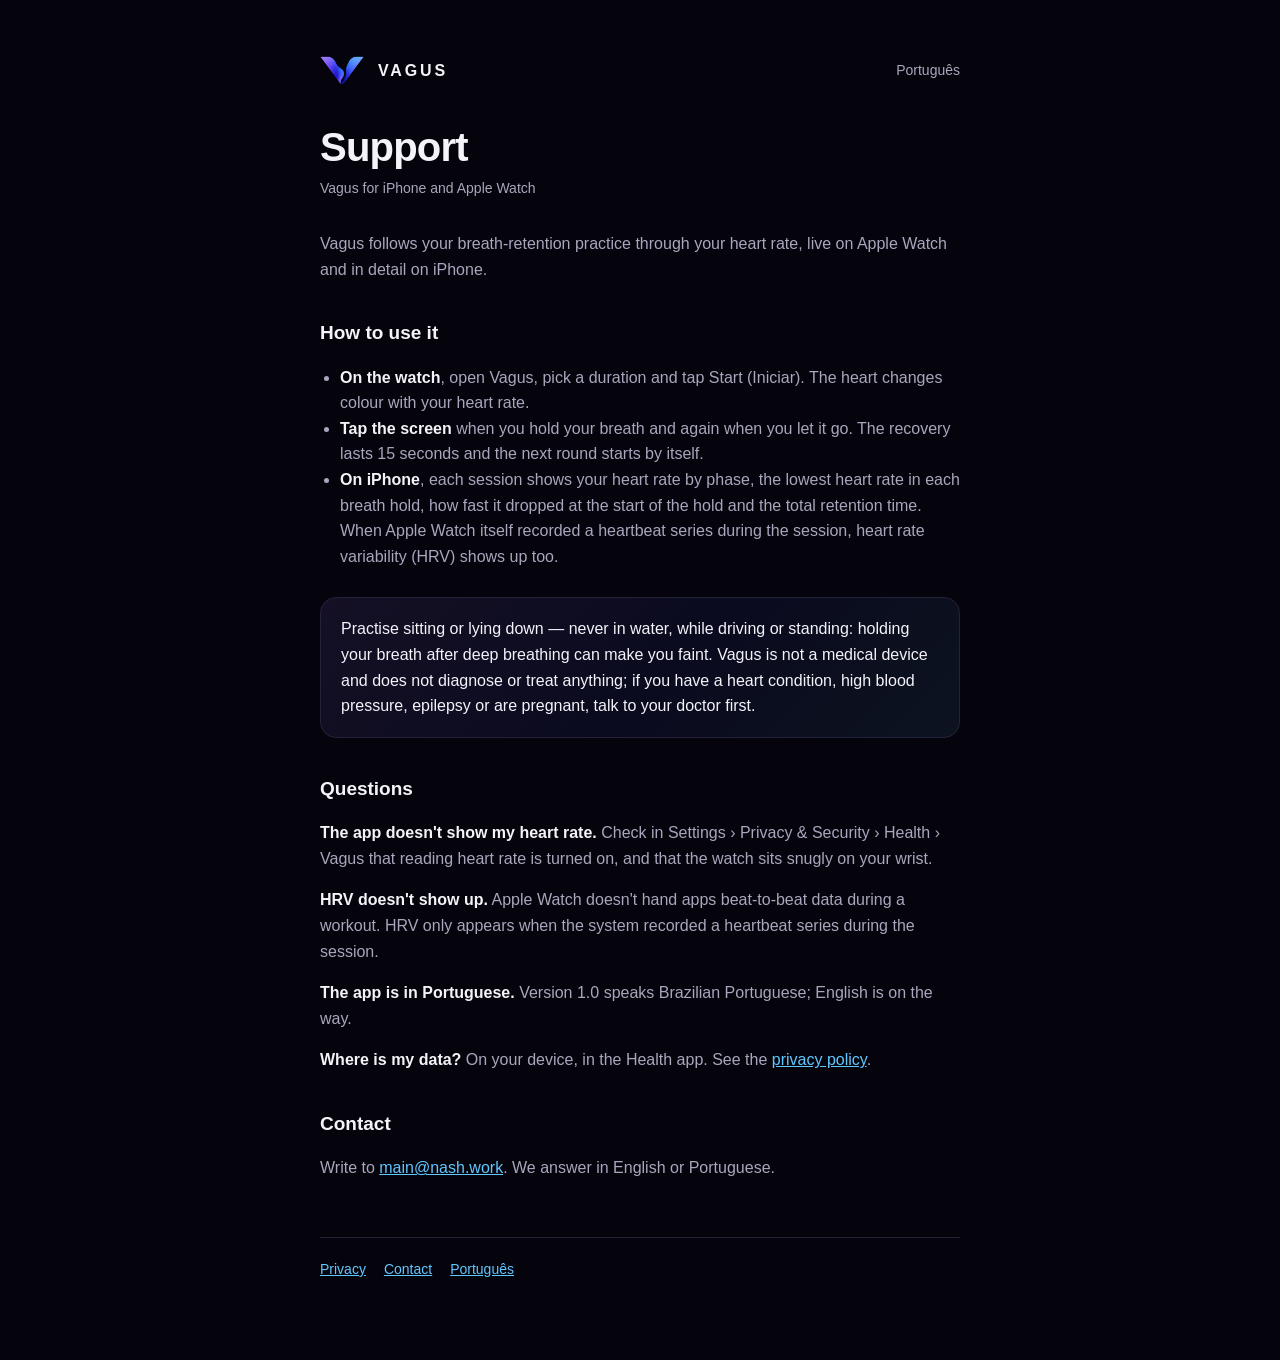
==== en/index.html @ 7c912710 "Suporte e privacidade em inglês, com a troca de idioma" ====
<!doctype html>
<html lang="en">
<head>
<meta charset="utf-8">
<meta name="viewport" content="width=device-width, initial-scale=1">
<title>Vagus — support</title>
<meta name="description" content="Vagus: breath-retention practice followed by your live heart rate, on Apple Watch and iPhone.">
<link rel="alternate" hreflang="pt-BR" href="https://d-mnzs.github.io/vagus/">
<link rel="stylesheet" href="../estilo.css">
<link rel="icon" href="../marca-v.png">
</head>
<body>
<main>
  <header><img src="../marca-v.png" alt=""><a href="./">VAGUS</a><a class="idioma" href="../" lang="pt-BR">Português</a></header>
  <h1>Support</h1>
  <p class="data">Vagus for iPhone and Apple Watch</p>

  <p>Vagus follows your breath-retention practice through your heart rate, live on Apple Watch and in detail on iPhone.</p>

  <h2>How to use it</h2>
  <ul>
    <li><strong>On the watch</strong>, open Vagus, pick a duration and tap Start (Iniciar). The heart changes colour with your heart rate.</li>
    <li><strong>Tap the screen</strong> when you hold your breath and again when you let it go. The recovery lasts 15 seconds and the next round starts by itself.</li>
    <li><strong>On iPhone</strong>, each session shows your heart rate by phase, the lowest heart rate in each breath hold, how fast it dropped at the start of the hold and the total retention time. When Apple Watch itself recorded a heartbeat series during the session, heart rate variability (HRV) shows up too.</li>
  </ul>

  <div class="aviso"><p>Practise sitting or lying down — never in water, while driving or standing: holding your breath after deep breathing can make you faint. Vagus is not a medical device and does not diagnose or treat anything; if you have a heart condition, high blood pressure, epilepsy or are pregnant, talk to your doctor first.</p></div>

  <h2>Questions</h2>
  <p><strong>The app doesn't show my heart rate.</strong> Check in Settings › Privacy &amp; Security › Health › Vagus that reading heart rate is turned on, and that the watch sits snugly on your wrist.</p>
  <p><strong>HRV doesn't show up.</strong> Apple Watch doesn't hand apps beat-to-beat data during a workout. HRV only appears when the system recorded a heartbeat series during the session.</p>
  <p><strong>The app is in Portuguese.</strong> Version 1.0 speaks Brazilian Portuguese; English is on the way.</p>
  <p><strong>Where is my data?</strong> On your device, in the Health app. See the <a href="privacy.html">privacy policy</a>.</p>

  <h2>Contact</h2>
  <p>Write to <a href="mailto:main@nash.work">main@nash.work</a>. We answer in English or Portuguese.</p>

  <nav><a href="privacy.html">Privacy</a><a href="mailto:main@nash.work">Contact</a><a href="../" lang="pt-BR">Português</a></nav>
</main>
</body>
</html>
---- estilo.css ----
:root { color-scheme: dark; --bg: #05040c; --fg: #f4f3fa; --fg2: #a9a6bd; --line: #24223a; --violeta: #a37aff; --azul: #4559f7; --ciano: #61c7ff; }
* { box-sizing: border-box; }
body { margin: 0; background: var(--bg); color: var(--fg); font: 16px/1.6 -apple-system, BlinkMacSystemFont, "SF Pro Text", "Segoe UI", Roboto, sans-serif; -webkit-font-smoothing: antialiased; }
main { max-width: 680px; margin: 0 auto; padding: 56px 20px 80px; }
header { display: flex; align-items: center; gap: 14px; margin-bottom: 40px; }
header img { width: 44px; height: auto; }
header a { color: var(--fg); text-decoration: none; font-weight: 600; letter-spacing: 0.18em; }
h1 { font-size: clamp(28px, 6vw, 40px); line-height: 1.1; letter-spacing: -0.02em; margin: 0 0 8px; font-weight: 600; }
h2 { font-size: 19px; margin: 36px 0 8px; }
p, li { color: var(--fg2); }
strong { color: var(--fg); font-weight: 600; }
a { color: var(--ciano); }
.data { color: var(--fg2); font-size: 14px; margin: 0 0 32px; }
.aviso { border: 1px solid var(--line); border-radius: 16px; padding: 18px 20px; margin: 28px 0; background: linear-gradient(135deg, rgba(163,122,255,.10), rgba(69,89,247,.08) 55%, rgba(97,199,255,.08)); }
.aviso p { margin: 0; color: var(--fg); }
nav { display: flex; gap: 18px; margin-top: 56px; padding-top: 20px; border-top: 1px solid var(--line); font-size: 14px; }
ul { padding-left: 20px; }
header .idioma { margin-left: auto; font-size: 14px; font-weight: 500; letter-spacing: 0; color: var(--fg2); }
header .idioma:hover { color: var(--fg); }
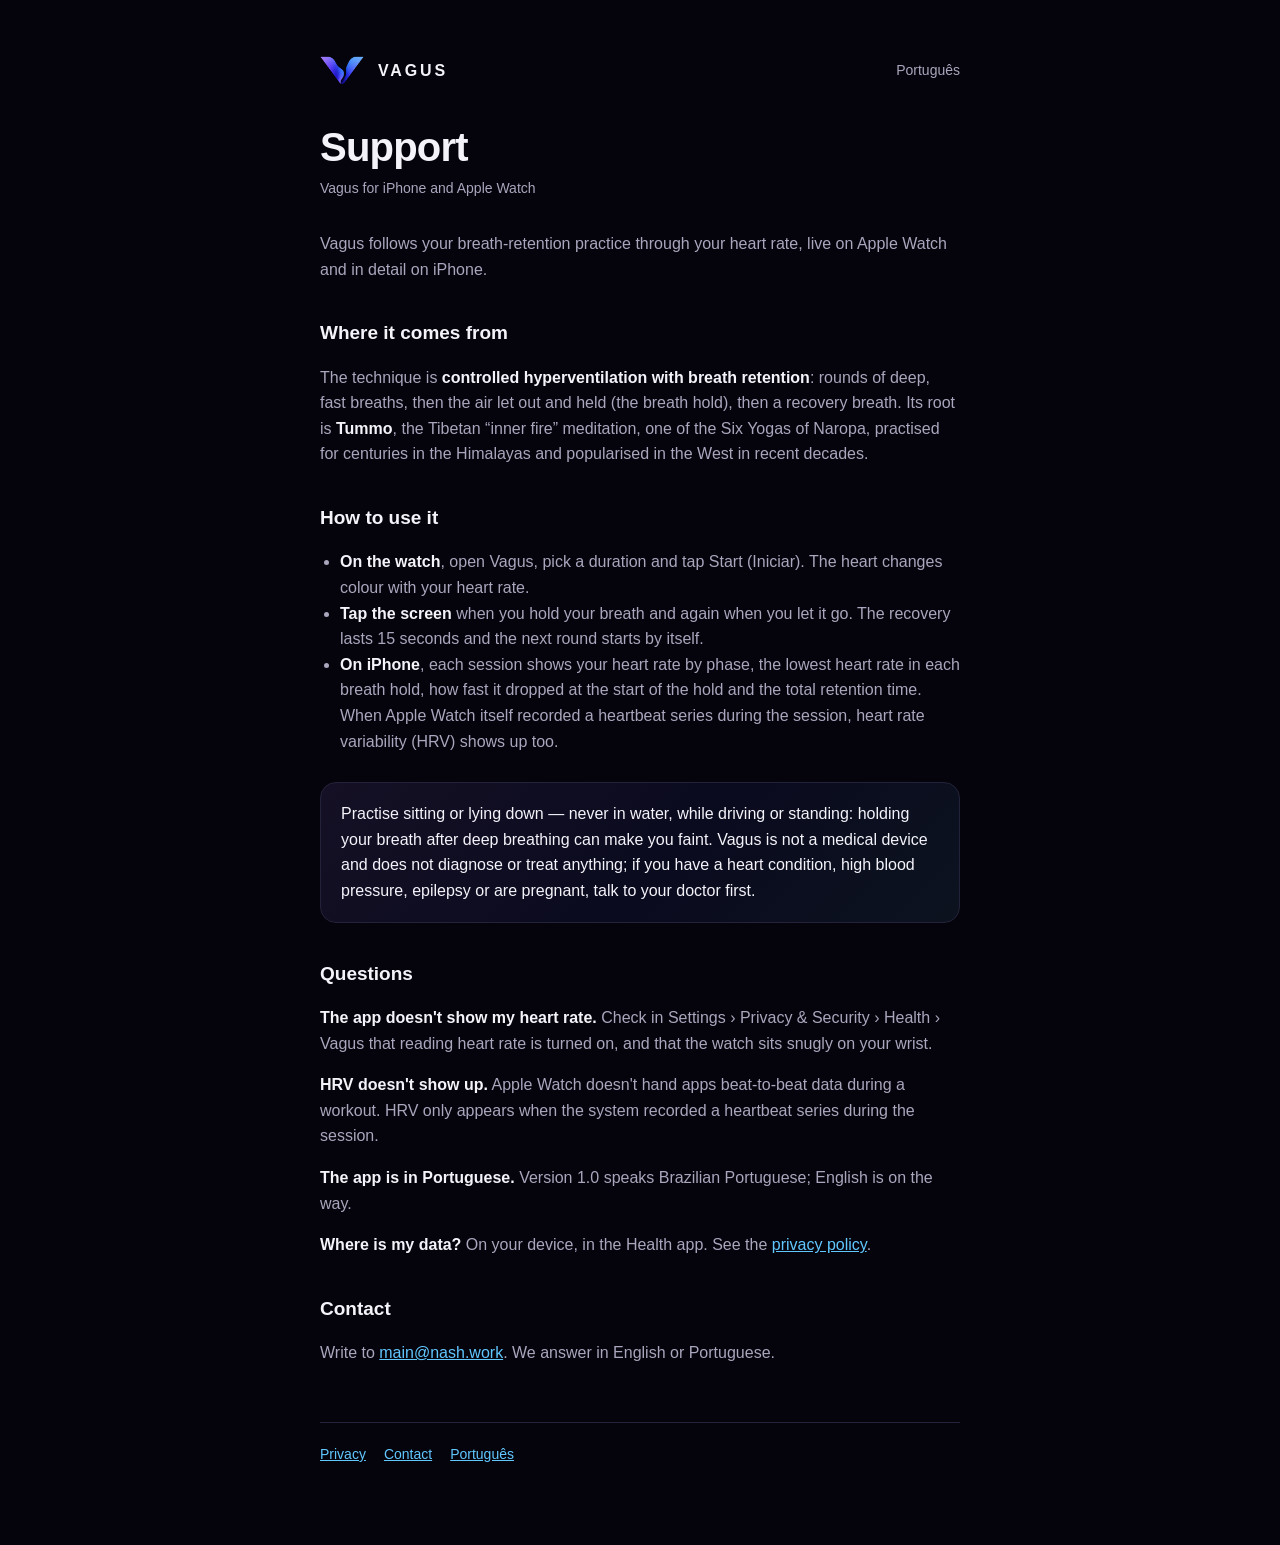
==== commit 06f9e6aa: "De onde vem a técnica, com o Tummo, em português e inglês" ====
--- a/en/index.html
+++ b/en/index.html
@@ -16,6 +16,9 @@
   <p class="data">Vagus for iPhone and Apple Watch</p>
 
   <p>Vagus follows your breath-retention practice through your heart rate, live on Apple Watch and in detail on iPhone.</p>
+
+  <h2>Where it comes from</h2>
+  <p>The technique is <strong>controlled hyperventilation with breath retention</strong>: rounds of deep, fast breaths, then the air let out and held (the breath hold), then a recovery breath. Its root is <strong>Tummo</strong>, the Tibetan “inner fire” meditation, one of the Six Yogas of Naropa, practised for centuries in the Himalayas and popularised in the West in recent decades.</p>
 
   <h2>How to use it</h2>
   <ul>
